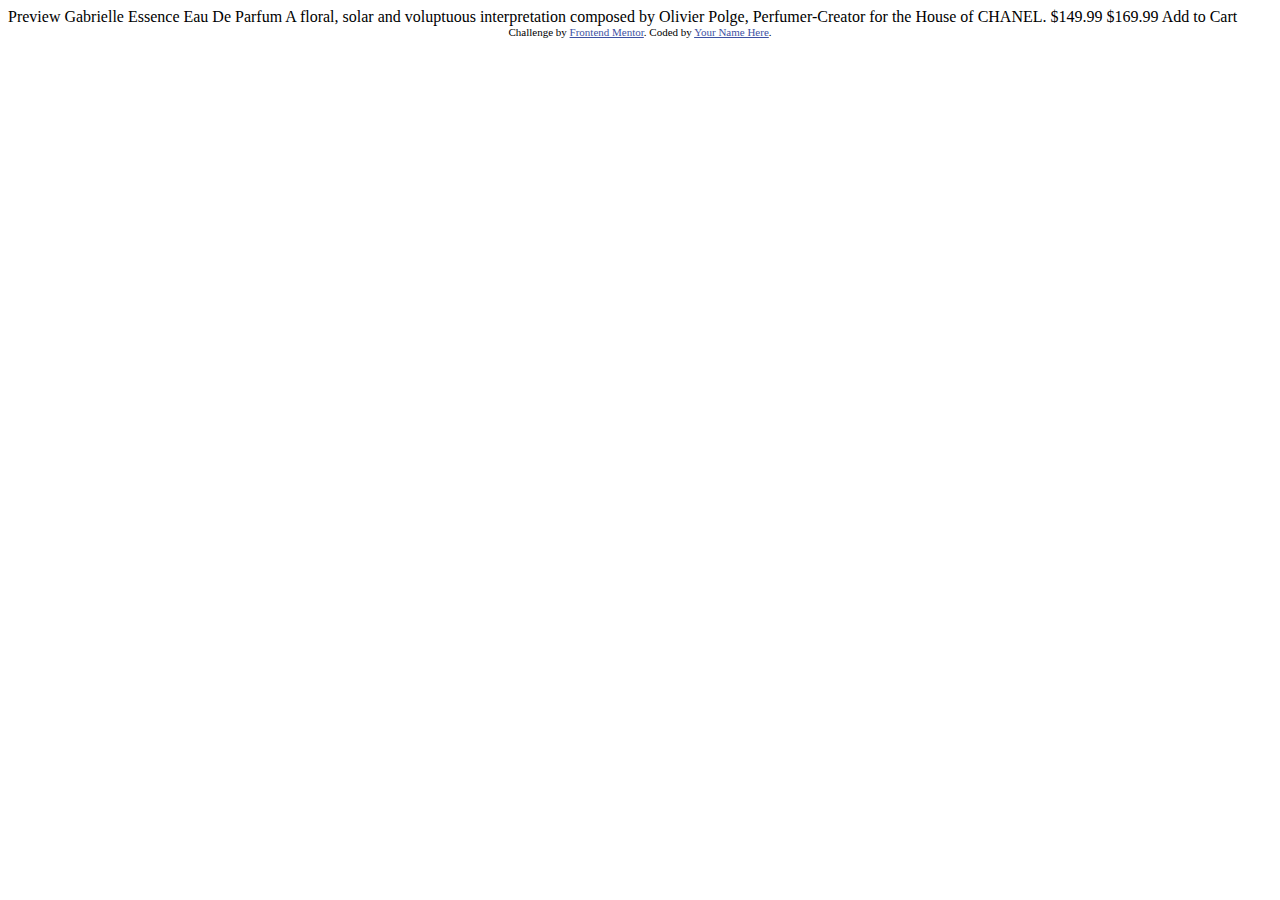
==== product-preview-card-component-main/index.html @ b84c9437 "Initial commit" ====
<!DOCTYPE html>
<html lang="en">
<head>
  <meta charset="UTF-8">
  <meta name="viewport" content="width=device-width, initial-scale=1.0"> <!-- displays site properly based on user's device -->

  <link rel="icon" type="image/png" sizes="32x32" href="./images/favicon-32x32.png">
  
  <title>Frontend Mentor | Product preview card component</title>

  <!-- Feel free to remove these styles or customise in your own stylesheet 👍 -->
  <style>
    .attribution { font-size: 11px; text-align: center; }
    .attribution a { color: hsl(228, 45%, 44%); }
  </style>
</head>
<body>

  Preview

  Gabrielle Essence Eau De Parfum

  A floral, solar and voluptuous interpretation composed by Olivier Polge, 
  Perfumer-Creator for the House of CHANEL.

  $149.99
  $169.99

  Add to Cart
  
  <div class="attribution">
    Challenge by <a href="https://www.frontendmentor.io?ref=challenge" target="_blank">Frontend Mentor</a>. 
    Coded by <a href="#">Your Name Here</a>.
  </div>
</body>
</html>
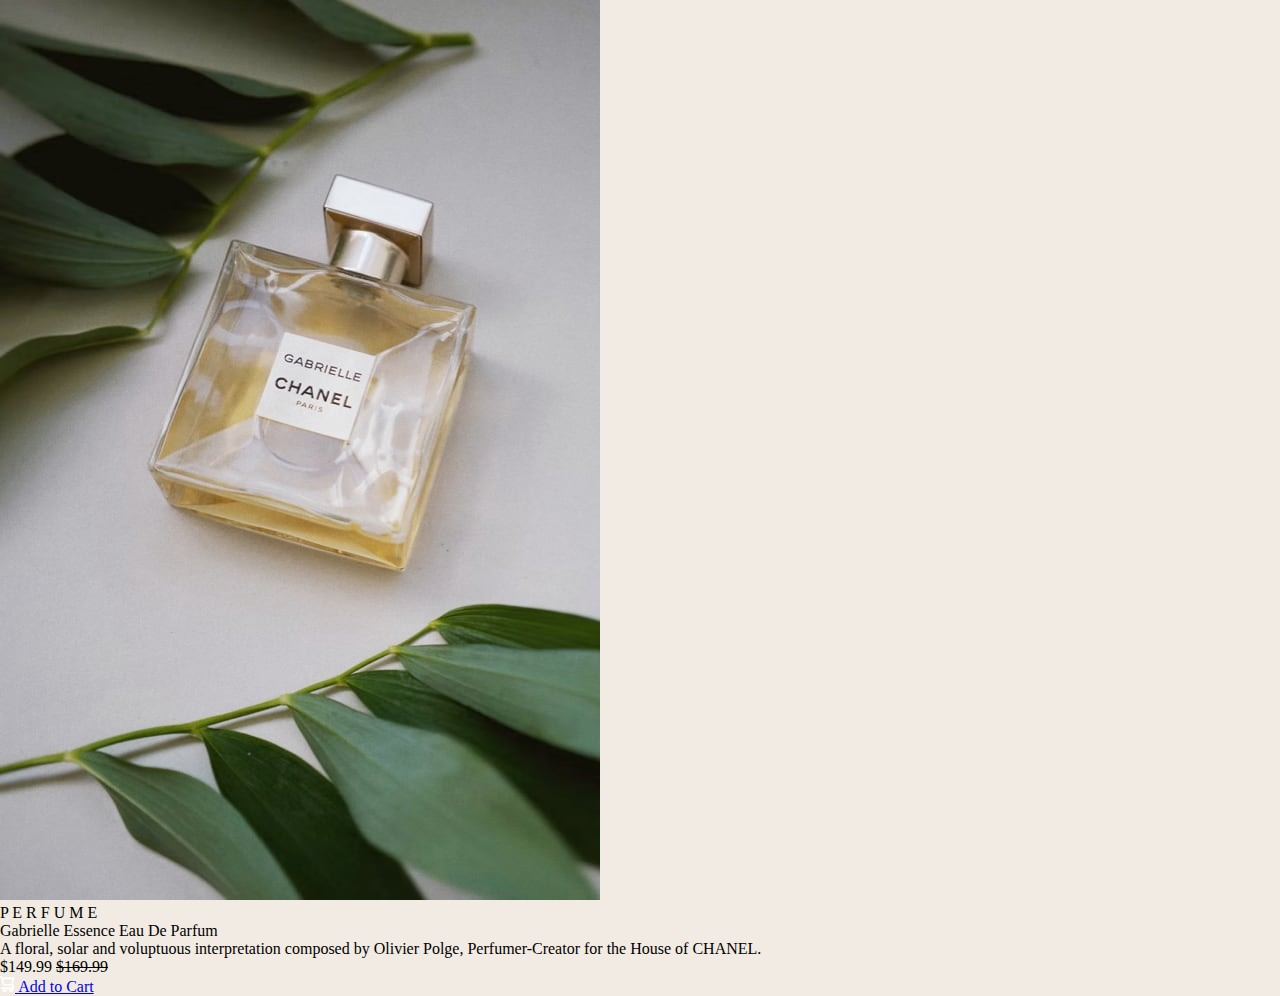
==== commit baa356a1: "html done" ====
--- a/product-preview-card-component-main/index.html
+++ b/product-preview-card-component-main/index.html
@@ -5,32 +5,46 @@
   <meta name="viewport" content="width=device-width, initial-scale=1.0"> <!-- displays site properly based on user's device -->
 
   <link rel="icon" type="image/png" sizes="32x32" href="./images/favicon-32x32.png">
-  
+
   <title>Frontend Mentor | Product preview card component</title>
+  <link rel="stylesheet" href="./styles.css">
 
-  <!-- Feel free to remove these styles or customise in your own stylesheet 👍 -->
-  <style>
-    .attribution { font-size: 11px; text-align: center; }
-    .attribution a { color: hsl(228, 45%, 44%); }
-  </style>
 </head>
 <body>
 
-  Preview
+  <div class="daddy">
+    <div class="image">
+      <img src="./images/image-product-desktop.jpg" alt="Perfume bottle">
+    </div>
+    <div class="talk">
+      <p>P E R F U M E</p>
+      <div class="heading">
+        <span class="one head">
+          Gabrielle
+        </span>
+        <span class="two head">
+          Essence Eau
+        </span>
+        <span class="three head">
+          De Parfum
+        </span>
+      </div>
+      <div class="para">
+        <span> A floral, solar and voluptuous </span>
+        <span>interpretation composed by  </span>
+        <span>Olivier Polge, Perfumer-Creator</span>
+        <span>for the House of CHANEL.</span> 
+      </div>
+      <div class="money">
+        <span class="green">$149.99</span>
+        <span><s class="small">$169.99</s></span>
+      </div>
+      <a href="#">
+        <img src="./images/icon-cart.svg" alt="cart icon">
+        <span>Add to Cart</span>
+      </a>
+    </div>
+  </div>
 
-  Gabrielle Essence Eau De Parfum
-
-  A floral, solar and voluptuous interpretation composed by Olivier Polge, 
-  Perfumer-Creator for the House of CHANEL.
-
-  $149.99
-  $169.99
-
-  Add to Cart
-  
-  <div class="attribution">
-    Challenge by <a href="https://www.frontendmentor.io?ref=challenge" target="_blank">Frontend Mentor</a>. 
-    Coded by <a href="#">Your Name Here</a>.
-  </div>
 </body>
 </html>--- a/product-preview-card-component-main/styles.css
+++ b/product-preview-card-component-main/styles.css
@@ -0,0 +1,9 @@
+*{
+    padding: 0%;
+    margin: 0%;
+    box-sizing: border-box;
+}
+
+body{
+    background-color: hsl(30, 38%, 92%);
+}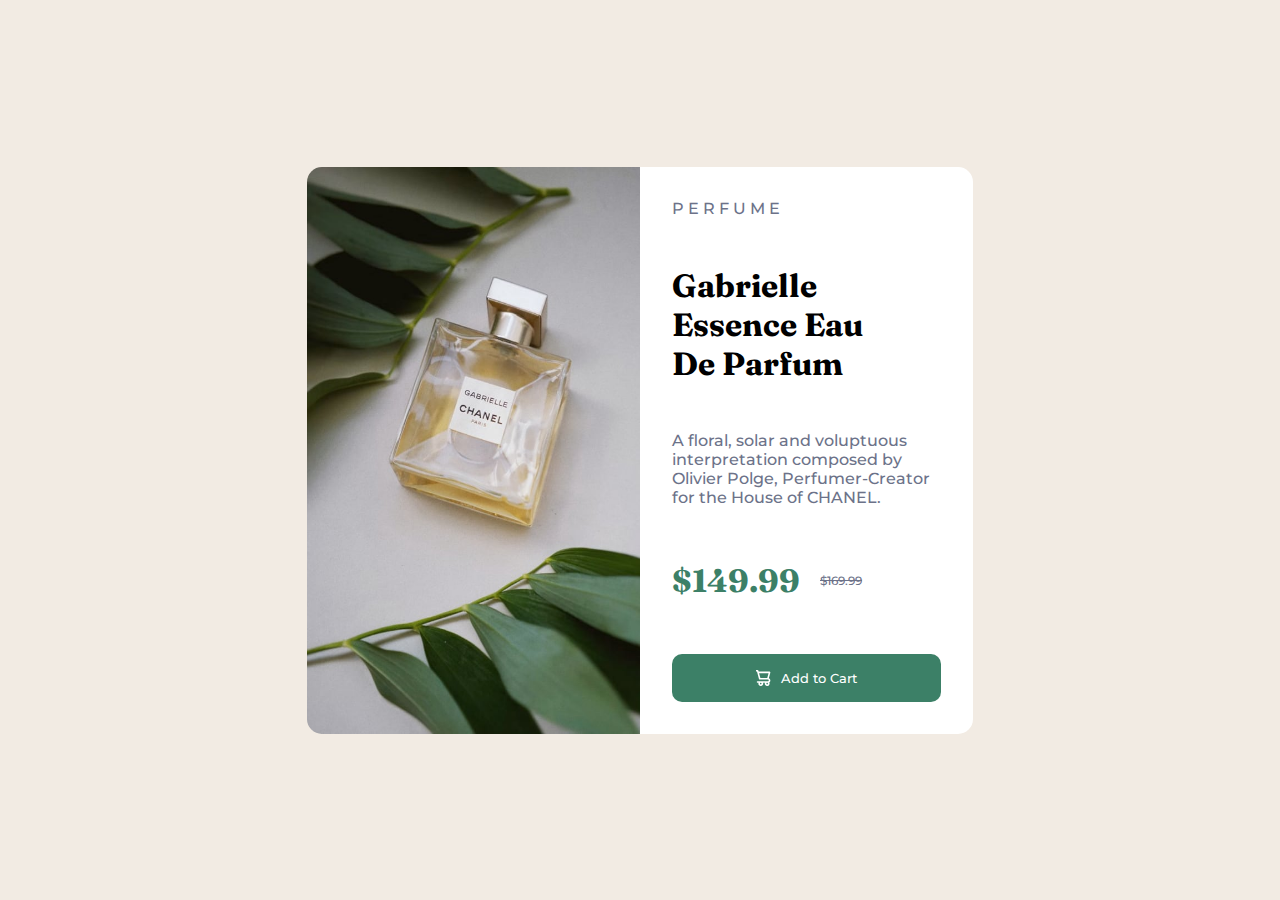
==== commit 38970482: "Doneeeee" ====
--- a/product-preview-card-component-main/index.html
+++ b/product-preview-card-component-main/index.html
@@ -17,27 +17,27 @@
       <img src="./images/image-product-desktop.jpg" alt="Perfume bottle">
     </div>
     <div class="talk">
-      <p>P E R F U M E</p>
+      <p class="per">P E R F U M E</p>
       <div class="heading">
         <span class="one head">
           Gabrielle
-        </span>
+        </span><br>
         <span class="two head">
           Essence Eau
-        </span>
+        </span><br>
         <span class="three head">
           De Parfum
         </span>
       </div>
       <div class="para">
-        <span> A floral, solar and voluptuous </span>
-        <span>interpretation composed by  </span>
-        <span>Olivier Polge, Perfumer-Creator</span>
-        <span>for the House of CHANEL.</span> 
+        <span> A floral, solar and voluptuous </span><br>
+        <span>interpretation composed by  </span><br>
+        <span>Olivier Polge, Perfumer-Creator</span><br>
+        <span>for the House of CHANEL.</span> <br>
       </div>
       <div class="money">
         <span class="green">$149.99</span>
-        <span><s class="small">$169.99</s></span>
+        <span class="small">$169.99</span>
       </div>
       <a href="#">
         <img src="./images/icon-cart.svg" alt="cart icon">
--- a/product-preview-card-component-main/styles.css
+++ b/product-preview-card-component-main/styles.css
@@ -1,3 +1,6 @@
+@import url('https://fonts.googleapis.com/css2?family=Finlandica:wght@400;500&family=Fraunces:opsz,wght@9..144,500;9..144,700&family=Montserrat:wght@500;700&family=Noto+Sans+Symbols:wght@100;200;300;400;500;600;800&display=swap');
+@import url('https://fonts.googleapis.com/css2?family=Finlandica:wght@400;500&family=Fraunces:opsz,wght@9..144,500;9..144,700&family=Montserrat:wght@500;700&family=Noto+Sans+Symbols:wght@100;200;300;400;500;600;800&display=swap');
+
 *{
     padding: 0%;
     margin: 0%;
@@ -6,4 +9,128 @@
 
 body{
     background-color: hsl(30, 38%, 92%);
+   display: flex;
+   justify-content: center;
+   align-items: center;
+   height: 100vh;
+}
+.daddy{
+        /* position: absolute;
+        top: 50%;
+        left: 50%;
+        transform: translate(-50%, -50%); */
+        display: flex;
+        flex-direction: row;
+        min-width: 650px;
+        width: 52%;
+        height: 63%;
+       
+        border-radius: 10px;
+}
+.image{
+    width: 50%;
+    min-width: 300px;
+}
+.image img{
+    width: 100%;
+    height: 100%;
+    border-radius: 15px 0  0 15px;
+}
+.talk{
+    width: 50%;
+    padding: 2rem;
+    background-color: hsl(0, 0%, 100%);
+    border-radius:0 15px 15px  0 ;
+    display: flex;
+    flex-direction: column;
+    justify-content: space-between;
+}
+.per, .para, .small{
+    color: hsl(228, 12%, 48%);
+    font-family: 'Montserrat', sans-serif;
+    font-weight: 500;
+}
+.heading, .green{
+    font-family: 'Fraunces', serif;
+    font-weight: 700;
+    font-size: 2rem;
+}
+.green{
+    color:hsl(158, 36%, 37%);
+}
+
+a{
+    background-color: hsl(158, 36%, 37%);
+    display: flex;
+    width: 100%;
+    border-radius: 10px;
+    justify-content: center;
+    align-items: center;
+    padding: 1rem ;
+    text-decoration: none;
+}
+a:hover{
+    background-color:  hsl(156, 67%, 10%);
+}
+a span{
+    margin-left: 10px;
+    color: hsl(0, 0%, 100%);
+    font-family: 'Montserrat', sans-serif;
+    font-size: smaller;
+    font-weight: 500;
+}
+.money{
+    height: 50px;
+    display: flex;
+    align-items: center;
+    justify-content: flex-start;
+}
+.small{
+    text-decoration: line-through;
+    font-size: 12px;
+    margin-left: 20px;
+}
+@media (max-width: 750px) {
+    body{
+        overflow-x: hidden;
+    }
+    .daddy{
+        flex-direction: column;
+        min-width: 275px;
+        justify-content: center;
+        align-items: center;
+        height: 96%;
+        width: 70%;
+    }
+    .image{
+        
+        width: 100%;
+        height: 45%;
+        border-radius: 0%;
+        min-width: 0;
+    }
+    .image img{
+        width: 100%;
+        height: 100%;
+        border-radius: 10px 10px 0 0 ;
+        object-fit:cover;
+        object-position: center;
+    }
+    .talk{
+        width: 100%;
+        height: 55%;
+        border-radius: 0%;
+    }
+}
+@media (max-width: 400px) {
+    .daddy{
+        height: 88%;
+        width: 92%;
+    }
+    .image{
+        height: 40%;
+    }
+    .talk{
+        height: 60%;
+    }
 }